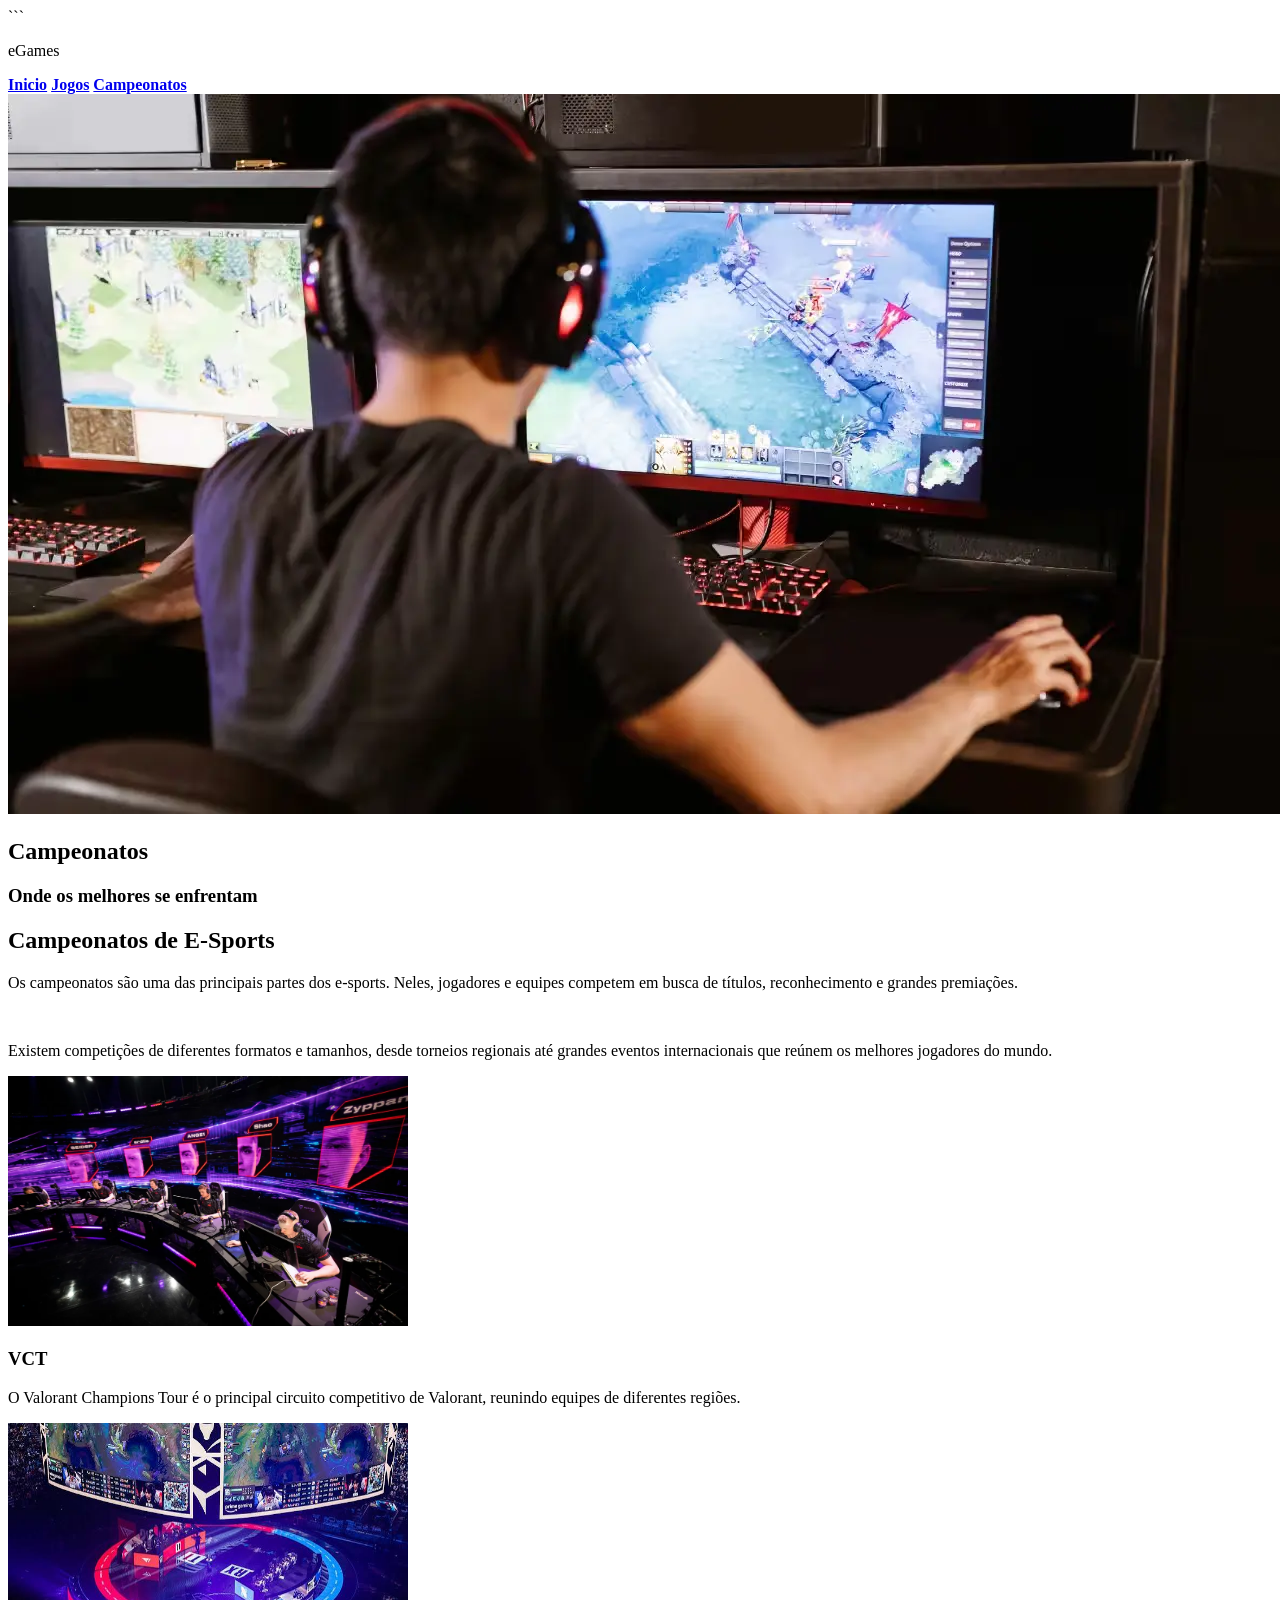
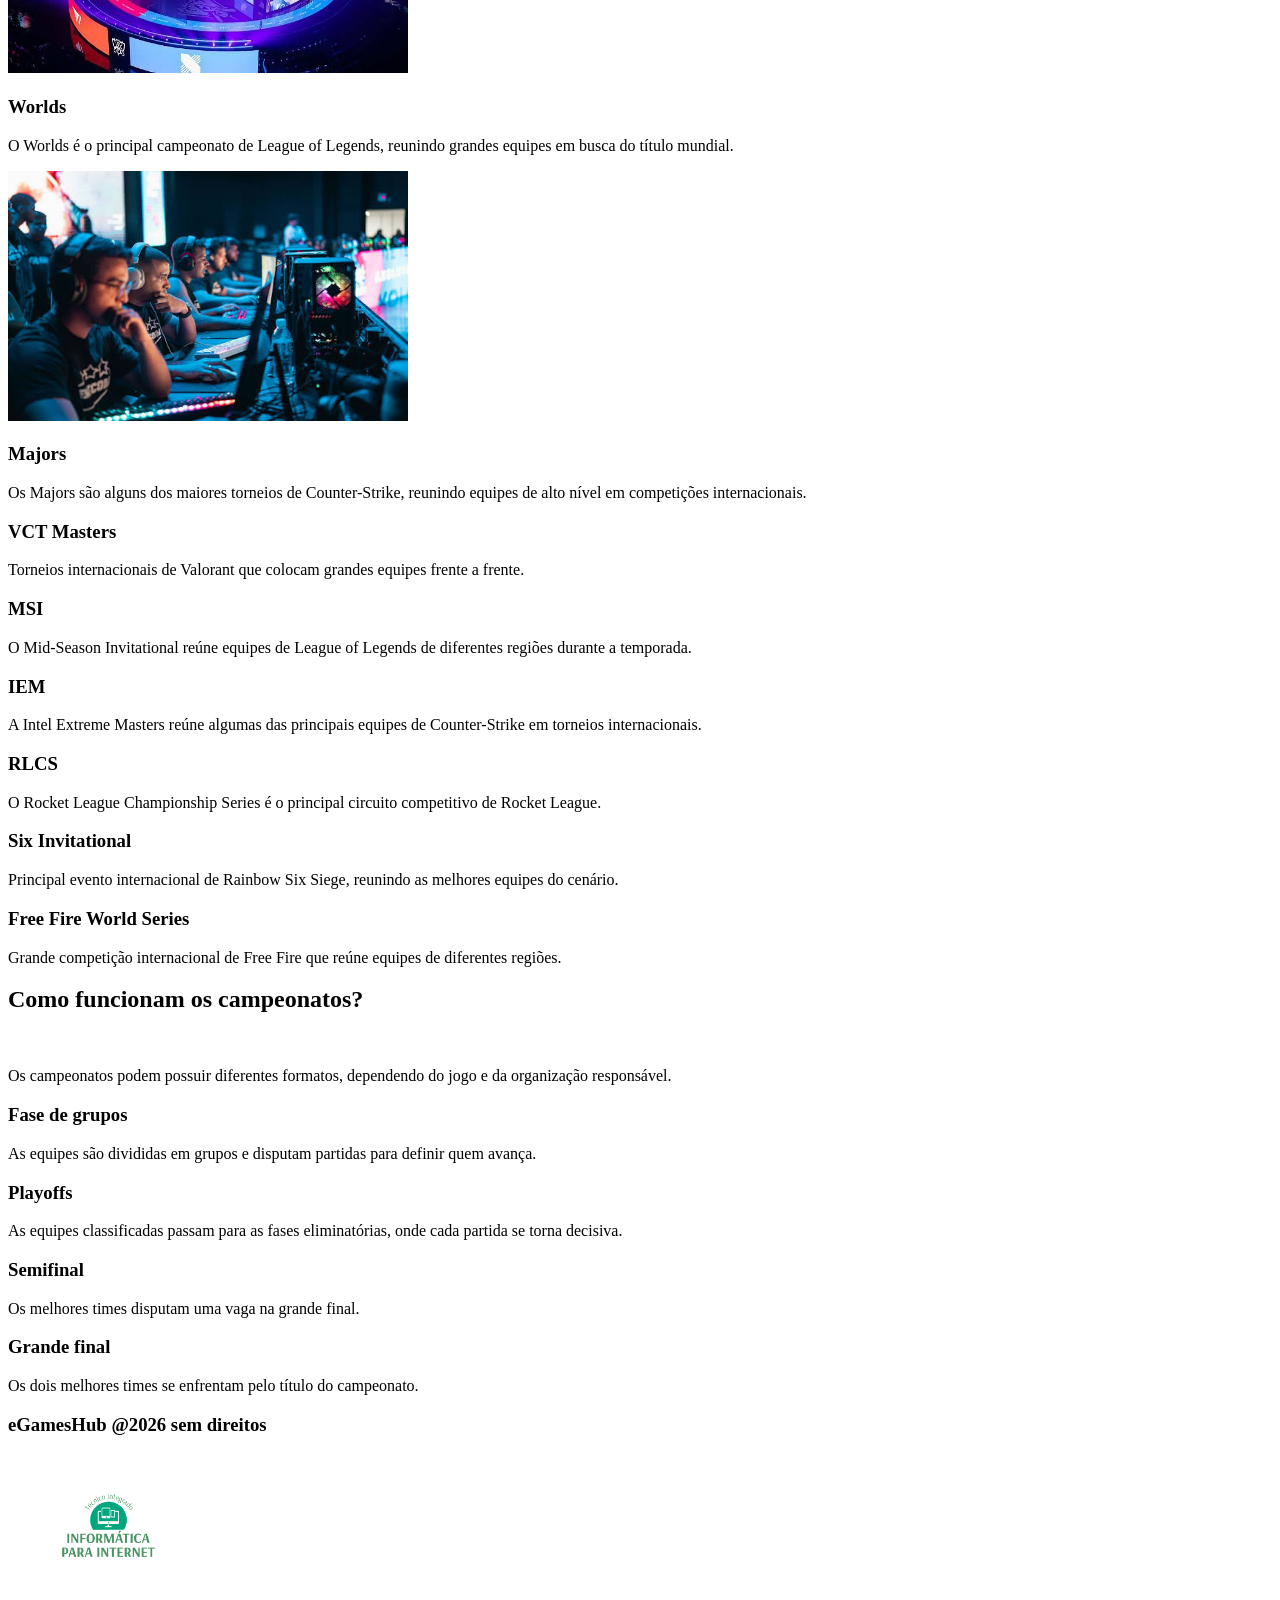
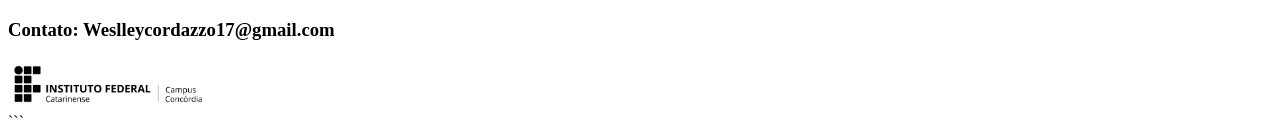
==== paginas/campeonatos.html @ a418c2dd "html pagina campeonatos e imagens dos campeonatos" ====
<!DOCTYPE html>

<html>

<head>
    <title>eGamesHub - Campeonatos</title>
</head>

<body>

```
<header>
    <div id="conteiner_header">

        <div id="nome_header">
            <p>eGames</p>
        </div>

        <div id="paginas">
            <a href="../index.html" class="botao_troca_pagina"><b>Inicio</b></a>
            <a href="jogos.html" class="botao_troca_pagina"><b>Jogos</b></a>
            <a href="campeonatos.html" class="botao_troca_pagina"><b>Campeonatos</b></a>
        </div>

    </div>
</header>


<section id="hero">

    <img src="../imagens/hero2.jpg">

    <h1>Campeonatos</h1>

    <h3>Onde os melhores se enfrentam</h3>

</section>


<section id="introdução">

    <div>
        <h2>Campeonatos de E-Sports</h2>
    </div>

    <div>

        <p>
            Os campeonatos são uma das principais partes dos e-sports.
            Neles, jogadores e equipes competem em busca de títulos,
            reconhecimento e grandes premiações.
        </p>

        <br>

        <p>
            Existem competições de diferentes formatos e tamanhos,
            desde torneios regionais até grandes eventos internacionais
            que reúnem os melhores jogadores do mundo.
        </p>

    </div>

</section>


<section id="campeonatos">

    <div id="conteiner-campeonatos">

        <div id="conteiner_destaque">

            <div class="campeonato_destaque">

                <img src="../imagens/campeonato_valorant.jpg" alt="" width="400" height="250">

                <h3 class="titulo_campeonato_destaque">VCT</h3>

                <p class="sobre_campeonato_destaque">
                    O Valorant Champions Tour é o principal circuito competitivo
                    de Valorant, reunindo equipes de diferentes regiões.
                </p>

            </div>


            <div class="campeonato_destaque">

                <img src="../imagens/campeonato_lol.jpg" alt="" width="400" height="250">

                <h3 class="titulo_campeonato_destaque">Worlds</h3>

                <p class="sobre_campeonato_destaque">
                    O Worlds é o principal campeonato de League of Legends,
                    reunindo grandes equipes em busca do título mundial.
                </p>

            </div>


            <div class="campeonato_destaque">

                <img src="../imagens/campeonato_cs2.jpg" alt="" width="400" height="250">

                <h3 class="titulo_campeonato_destaque">Majors</h3>

                <p class="sobre_campeonato_destaque">
                    Os Majors são alguns dos maiores torneios de Counter-Strike,
                    reunindo equipes de alto nível em competições internacionais.
                </p>

            </div>

        </div>


        <div id="conteiner_outros">

            <div class="campeonatos_random">

                <h3 class="titulo_campeonato_random">VCT Masters</h3>

                <p class="sobre_campeonato_random">
                    Torneios internacionais de Valorant que colocam grandes
                    equipes frente a frente.
                </p>

            </div>


            <div class="campeonatos_random">

                <h3 class="titulo_campeonato_random">MSI</h3>

                <p class="sobre_campeonato_random">
                    O Mid-Season Invitational reúne equipes de League of Legends
                    de diferentes regiões durante a temporada.
                </p>

            </div>


            <div class="campeonatos_random">

                <h3 class="titulo_campeonato_random">IEM</h3>

                <p class="sobre_campeonato_random">
                    A Intel Extreme Masters reúne algumas das principais equipes
                    de Counter-Strike em torneios internacionais.
                </p>

            </div>


            <div class="campeonatos_random">

                <h3 class="titulo_campeonato_random">RLCS</h3>

                <p class="sobre_campeonato_random">
                    O Rocket League Championship Series é o principal circuito
                    competitivo de Rocket League.
                </p>

            </div>


            <div class="campeonatos_random">

                <h3 class="titulo_campeonato_random">Six Invitational</h3>

                <p class="sobre_campeonato_random">
                    Principal evento internacional de Rainbow Six Siege,
                    reunindo as melhores equipes do cenário.
                </p>

            </div>


            <div class="campeonatos_random">

                <h3 class="titulo_campeonato_random">Free Fire World Series</h3>

                <p class="sobre_campeonato_random">
                    Grande competição internacional de Free Fire que reúne
                    equipes de diferentes regiões.
                </p>

            </div>

        </div>

    </div>

</section>


<section id="competitivo">

    <div>

        <h2>Como funcionam os campeonatos?</h2>

        <br>

        <p>
            Os campeonatos podem possuir diferentes formatos,
            dependendo do jogo e da organização responsável.
        </p>


        <div>

            <h3>Fase de grupos</h3>

            <p>
                As equipes são divididas em grupos e disputam partidas
                para definir quem avança.
            </p>

        </div>


        <div>

            <h3>Playoffs</h3>

            <p>
                As equipes classificadas passam para as fases eliminatórias,
                onde cada partida se torna decisiva.
            </p>

        </div>


        <div>

            <h3>Semifinal</h3>

            <p>
                Os melhores times disputam uma vaga na grande final.
            </p>

        </div>


        <div>

            <h3>Grande final</h3>

            <p>
                Os dois melhores times se enfrentam pelo título
                do campeonato.
            </p>

        </div>

    </div>

</section>


<footer>

    <div id="conteiner_footer">

        <div id="footer_esquerdo">

            <h3>eGamesHub @2026 sem direitos</h3>

            <img src="../imagens/TI-Informatica-para-internet-1.png" alt="" width="200">

        </div>


        <div id="footer_direito">

            <h3>Contato: Weslleycordazzo17@gmail.com</h3>

            <img src="../imagens/IFC Concórdia estendido PRETO fundo transparente.png" alt="" width="200">

        </div>

    </div>

</footer>
```

</body>

</html>
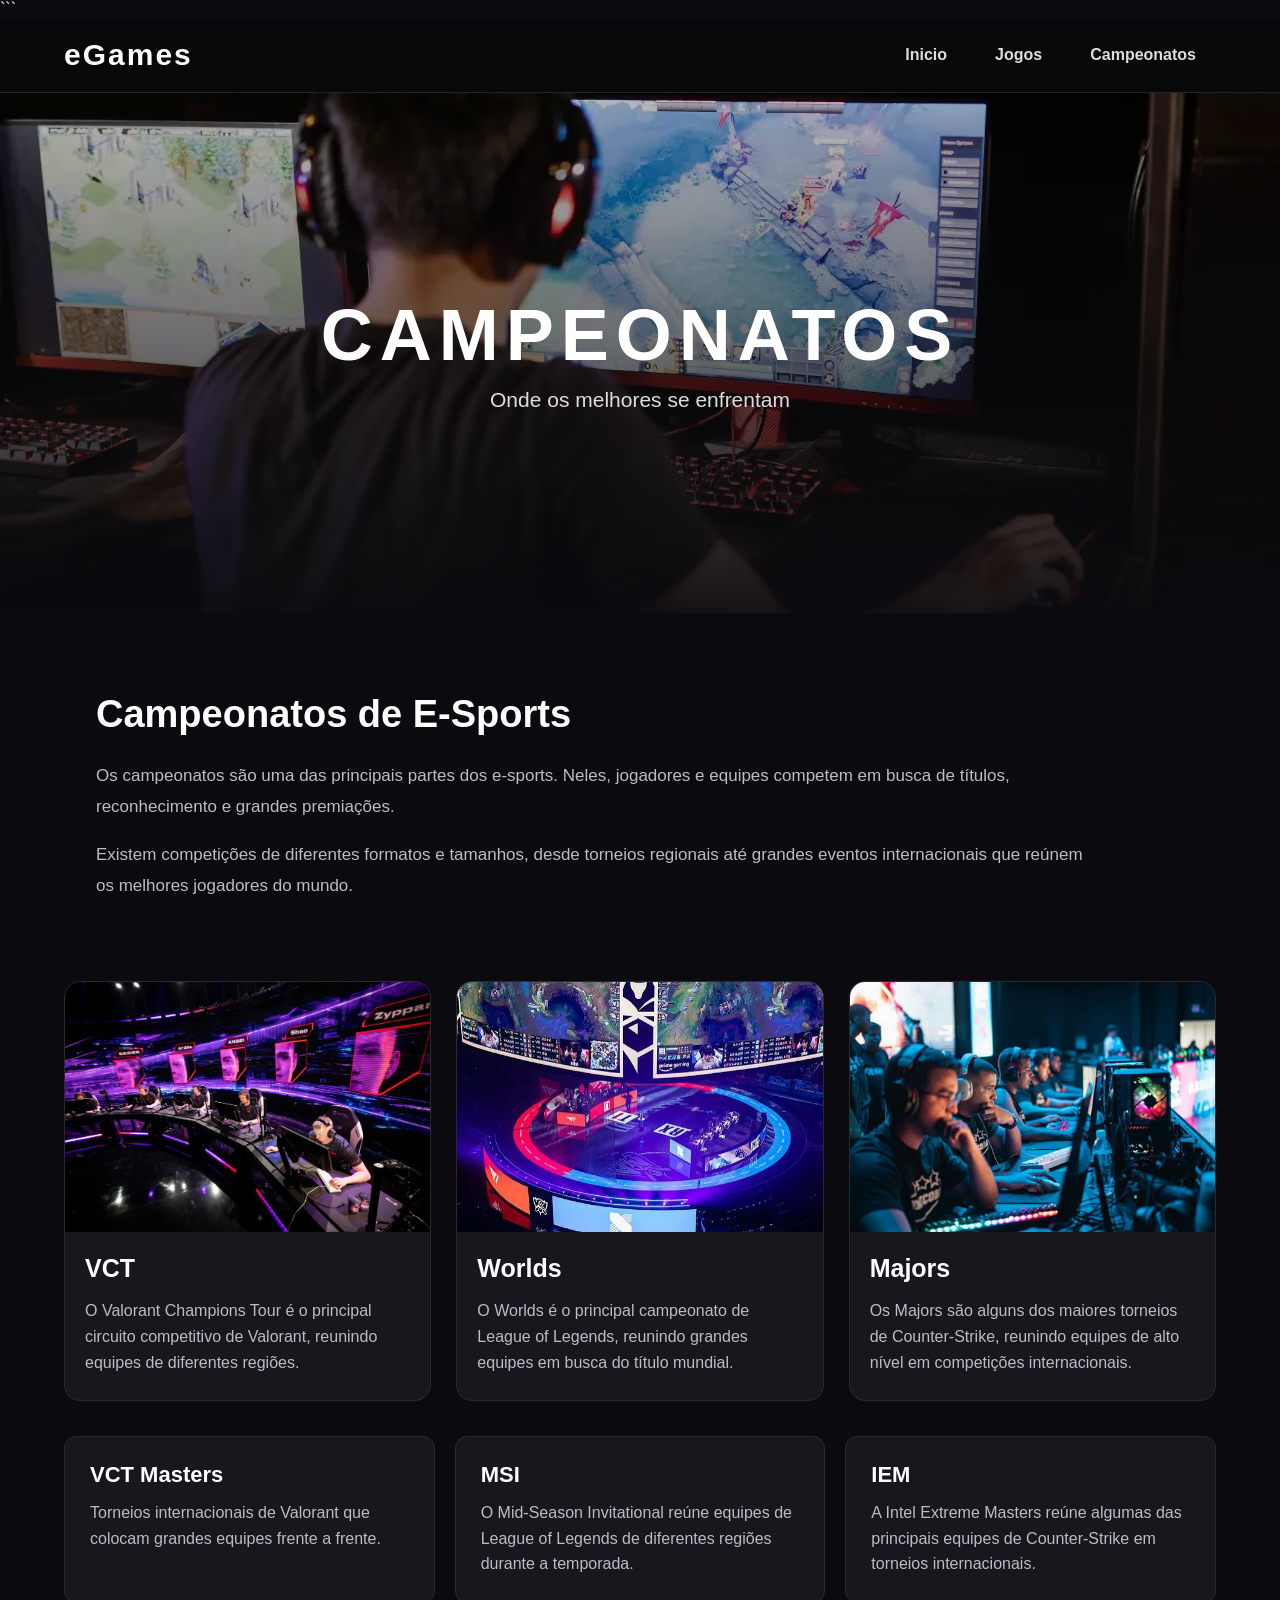
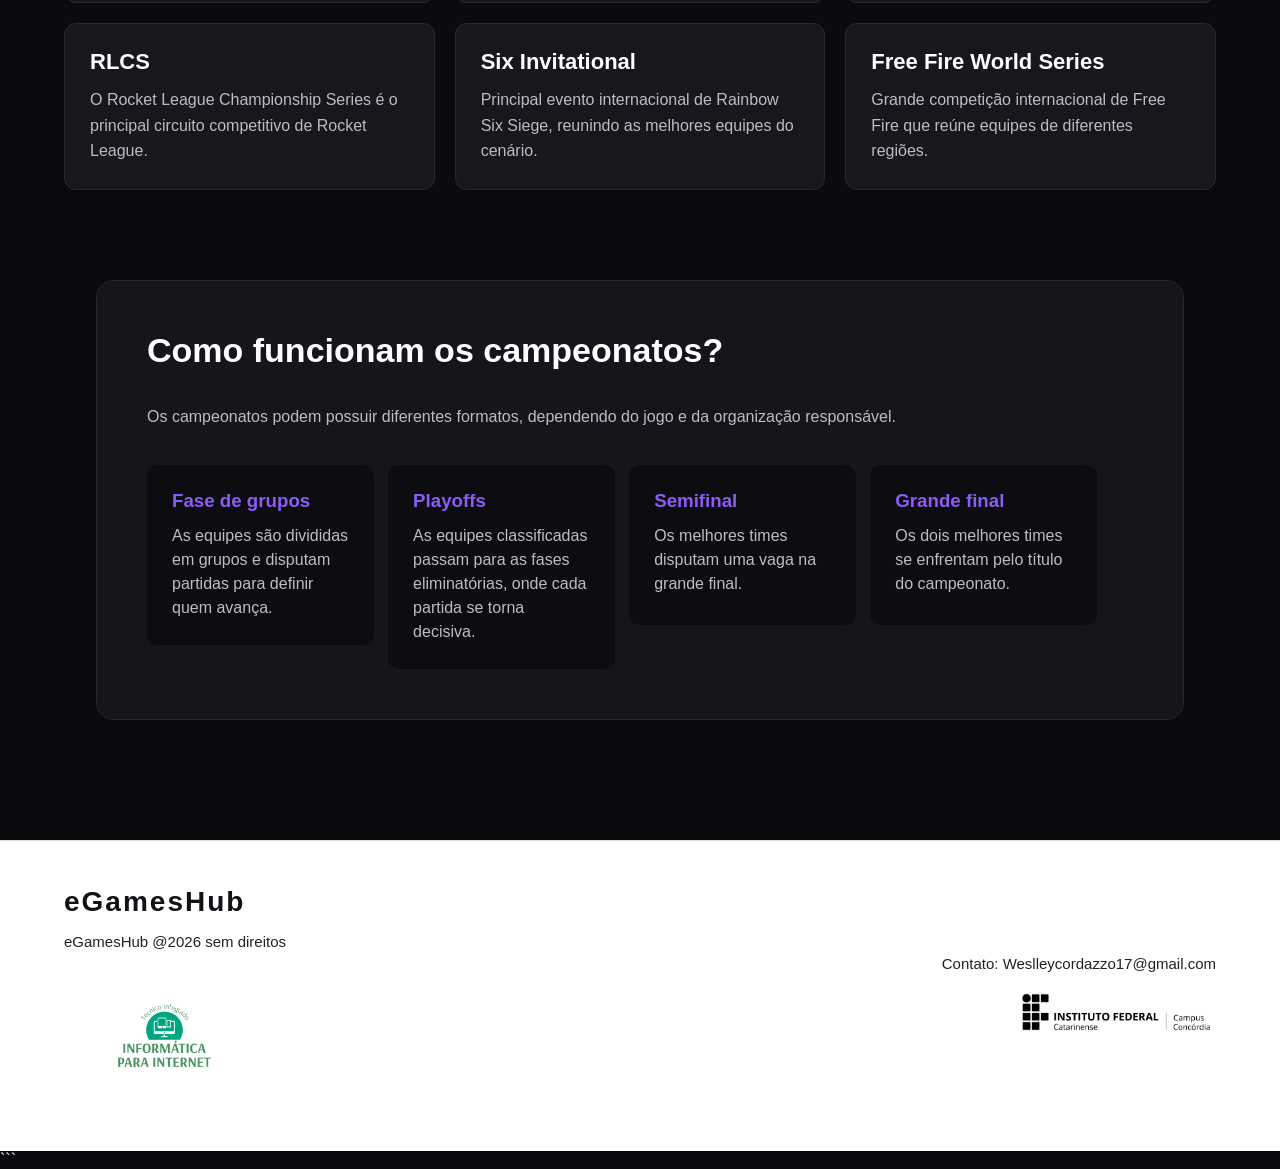
==== commit 4f8f4d60: "css das paginas e linkagem" ====
--- a/paginas/campeonatos.html
+++ b/paginas/campeonatos.html
@@ -4,6 +4,7 @@
 
 <head>
     <title>eGamesHub - Campeonatos</title>
+    <link rel="stylesheet" href="../style.css">
 </head>
 
 <body>
--- a/style.css
+++ b/style.css
@@ -0,0 +1,611 @@
+* {
+    margin: 0;
+    padding: 0;
+    box-sizing: border-box;
+    }
+  
+  body {
+  background-color: #0b0b0f;
+  color: white;
+  font-family: Arial, Helvetica, sans-serif;
+  }
+  
+  header {
+  width: 100%;
+  height: 75px;
+  background-color: #08080b;
+  border-bottom: 1px solid #24242b;
+  position: sticky;
+  top: 0;
+  z-index: 100;
+  }
+  
+  #conteiner_header {
+  width: 90%;
+  max-width: 1400px;
+  height: 100%;
+  margin: auto;
+  display: flex;
+  align-items: center;
+  justify-content: space-between;
+  }
+  
+  #nome_header p {
+  font-size: 30px;
+  font-weight: bold;
+  letter-spacing: 2px;
+  }
+  
+  #paginas {
+  display: flex;
+  gap: 8px;
+  }
+  
+  .botao_troca_pagina {
+  color: #ddd;
+  text-decoration: none;
+  padding: 12px 20px;
+  border-radius: 6px;
+  transition: 0.3s;
+  }
+  
+  .botao_troca_pagina:hover {
+  background-color: white;
+  color: #08080b;
+  }
+  
+  /* HERO */
+  
+  #hero {
+  height: 520px;
+  position: relative;
+  overflow: hidden;
+  display: flex;
+  flex-direction: column;
+  justify-content: center;
+  align-items: center;
+  text-align: center;
+  }
+  
+  #hero img {
+  position: absolute;
+  width: 100%;
+  height: 100%;
+  object-fit: cover;
+  z-index: -2;
+  }
+  
+  #hero::after {
+  content: "";
+  position: absolute;
+  inset: 0;
+  background: linear-gradient(
+  to bottom,
+  rgba(0, 0, 0, 0.25),
+  rgba(11, 11, 15, 0.95)
+  );
+  z-index: -1;
+  }
+  
+  #hero h1 {
+  font-size: 72px;
+  letter-spacing: 7px;
+  text-transform: uppercase;
+  }
+  
+  #hero h3 {
+  margin-top: 12px;
+  font-size: 21px;
+  font-weight: normal;
+  color: #ddd;
+  }
+  
+  /* INTRODUÇÃO */
+  
+  #introducao,
+  #introdução {
+  width: 85%;
+  max-width: 1150px;
+  margin: 80px auto;
+  }
+  
+  #introducao h2,
+  #introdução h2 {
+  font-size: 38px;
+  margin-bottom: 25px;
+  }
+  
+  #introducao p,
+  #introdução p {
+  color: #bcbcc5;
+  font-size: 17px;
+  line-height: 1.8;
+  max-width: 1000px;
+  }
+  
+  /* O QUE SÃO E-SPORTS */
+  
+  #oq_e {
+  width: 85%;
+  max-width: 1150px;
+  margin: 80px auto;
+  padding: 55px;
+  background: linear-gradient(135deg, #15151b, #101014);
+  border: 1px solid #292930;
+  border-radius: 18px;
+  position: relative;
+  overflow: hidden;
+  }
+  
+  #oq_e::before {
+  content: "";
+  position: absolute;
+  width: 180px;
+  height: 180px;
+  background: #8b5cf6;
+  opacity: 0.12;
+  border-radius: 50%;
+  right: -50px;
+  top: -50px;
+  }
+  
+  #oq_e h2 {
+  font-size: 36px;
+  margin-bottom: 25px;
+  }
+  
+  #oq_e p {
+  max-width: 950px;
+  color: #c3c3cb;
+  line-height: 1.8;
+  font-size: 17px;
+  }
+  
+  /* JOGOS EM DESTAQUE */
+  
+  #jogos_destaque {
+  width: 90%;
+  max-width: 1300px;
+  margin: 90px auto;
+  }
+  
+  #jogos_destaque h2 {
+  font-size: 38px;
+  margin-bottom: 35px;
+  }
+  
+  #jogos_destaque #conteiner_destaque {
+  display: grid;
+  grid-template-columns: repeat(3, 1fr);
+  gap: 25px;
+  }
+  
+  /* CARD PADRÃO */
+  
+  .jogo_destaque {
+  min-height: 450px;
+  border-radius: 18px;
+  overflow: hidden;
+  position: relative;
+  border: 1px solid #303038;
+  background-color: #17171d;
+  transition: 0.35s;
+  }
+  
+  .jogo_destaque:hover {
+  transform: translateY(-10px);
+  }
+  
+  /* IMAGEM */
+  
+  .jogo_destaque img {
+  width: 100%;
+  height: 260px;
+  object-fit: cover;
+  display: block;
+  }
+  
+  /* TEXTO */
+  
+  .titulo_jogo_destaque {
+  font-size: 26px;
+  padding: 20px 22px 5px;
+  }
+  
+  .sobre_jogo_destaque {
+  color: #c2c2ca;
+  line-height: 1.6;
+  padding: 10px 22px 25px;
+  }
+  
+  /* FORTNITE */
+  
+  #fortnite {
+  border-color: #315cff;
+  background: linear-gradient(
+  180deg,
+  #17171d 0%,
+  #11162b 100%
+  );
+  }
+  
+  #fortnite:hover {
+  box-shadow: 0 15px 45px rgba(49, 92, 255, 0.25);
+  }
+  
+  #fortnite .titulo_jogo_destaque {
+  color: #5c82ff;
+  }
+  
+  /* COUNTER-STRIKE */
+  
+  #Counter-Strike\ 2 {
+  border-color: #e3a329;
+  background: linear-gradient(
+  180deg,
+  #17171d 0%,
+  #2a2112 100%
+  );
+  }
+  
+  #Counter-Strike\ 2:hover {
+  box-shadow: 0 15px 45px rgba(227, 163, 41, 0.22);
+  }
+  
+  #Counter-Strike\ 2 .titulo_jogo_destaque {
+  color: #e3a329;
+  }
+  
+  /* ROCKET LEAGUE */
+  
+  #Rocket\ league {
+  border-color: #25a7ff;
+  background: linear-gradient(
+  180deg,
+  #17171d 0%,
+  #101f2d 100%
+  );
+  }
+  
+  #Rocket\ league:hover {
+  box-shadow: 0 15px 45px rgba(37, 167, 255, 0.25);
+  }
+  
+  #Rocket\ league .titulo_jogo_destaque {
+  color: #25a7ff;
+  }
+  
+  /* EFEITO NAS IMAGENS */
+  
+  .jogo_destaque img {
+  transition: 0.4s;
+  }
+  
+  .jogo_destaque:hover img {
+  transform: scale(1.05);
+  }
+  
+  /* POR DENTRO */
+  
+  #por_dentro {
+  width: 85%;
+  max-width: 1150px;
+  margin: 90px auto;
+  }
+  
+  #bloco_por_dentro {
+  padding: 45px;
+  border-radius: 15px;
+  background: linear-gradient(135deg, #17171d, #111116);
+  border-left: 5px solid #8b5cf6;
+  }
+  
+  #bloco_por_dentro h2 {
+  font-size: 32px;
+  margin-bottom: 15px;
+  }
+  
+  #bloco_por_dentro p {
+  color: #bcbcc5;
+  line-height: 1.7;
+  font-size: 17px;
+  }
+  
+  /* OUTROS JOGOS */
+  
+  #conteiner_outros {
+  display: grid;
+  grid-template-columns: repeat(3, 1fr);
+  gap: 25px;
+  margin-top: 35px;
+  }
+  
+  .jogos_random {
+  background-color: #16161b;
+  border: 1px solid #292930;
+  border-radius: 15px;
+  overflow: hidden;
+  transition: 0.3s;
+  }
+  
+  .jogos_random:hover {
+  transform: translateY(-7px);
+  border-color: #8b5cf6;
+  }
+  
+  .jogos_random img {
+  width: 100%;
+  height: 220px;
+  object-fit: cover;
+  }
+  
+  .titulo_jogo_random {
+  font-size: 22px;
+  padding: 18px 20px 5px;
+  }
+  
+  .sobre_jogo_random {
+  color: #bcbcc5;
+  line-height: 1.6;
+  padding: 10px 20px 25px;
+  }
+  
+  /* COMPETITIVO */
+  
+  #competitivo {
+  width: 85%;
+  max-width: 1200px;
+  margin: 90px auto;
+  padding: 50px;
+  background-color: #15151b;
+  border: 1px solid #292930;
+  border-radius: 18px;
+  }
+  
+  #competitivo h2 {
+  font-size: 34px;
+  margin-bottom: 15px;
+  }
+  
+  #competitivo > div > p {
+  color: #bcbcc5;
+  line-height: 1.7;
+  margin-bottom: 35px;
+  }
+  
+  #competitivo > div > div {
+  display: inline-block;
+  vertical-align: top;
+  width: 23%;
+  margin-right: 1%;
+  padding: 25px;
+  background-color: #0d0d11;
+  border-radius: 10px;
+  min-height: 160px;
+  }
+  
+  #competitivo h3 {
+  color: #8b5cf6;
+  margin-bottom: 12px;
+  }
+  
+  #competitivo p {
+  color: #bcbcc5;
+  line-height: 1.5;
+  }
+  
+  /* CAMPEONATOS */
+  
+  #campeonatos {
+  width: 90%;
+  max-width: 1300px;
+  margin: 80px auto;
+  }
+  
+  #campeonatos #conteiner_destaque {
+  display: grid;
+  grid-template-columns: repeat(3, 1fr);
+  gap: 25px;
+  }
+  
+  .campeonato_destaque {
+  background-color: #17171d;
+  border: 1px solid #292930;
+  border-radius: 16px;
+  overflow: hidden;
+  transition: 0.3s;
+  }
+  
+  .campeonato_destaque:hover {
+  transform: translateY(-8px);
+  border-color: #8b5cf6;
+  }
+  
+  .campeonato_destaque img {
+  width: 100%;
+  height: 250px;
+  object-fit: cover;
+  }
+  
+  .titulo_campeonato_destaque {
+  font-size: 25px;
+  padding: 18px 20px 5px;
+  }
+  
+  .sobre_campeonato_destaque {
+  color: #bcbcc5;
+  line-height: 1.6;
+  padding: 10px 20px 25px;
+  }
+  
+  #campeonatos #conteiner_outros {
+  display: grid;
+  grid-template-columns: repeat(3, 1fr);
+  gap: 20px;
+  }
+  
+  .campeonatos_random {
+  background-color: #17171d;
+  border: 1px solid #292930;
+  border-radius: 12px;
+  padding: 25px;
+  transition: 0.3s;
+  }
+  
+  .campeonatos_random:hover {
+  transform: translateY(-5px);
+  border-color: #8b5cf6;
+  }
+  
+  .titulo_campeonato_random {
+  font-size: 22px;
+  margin-bottom: 12px;
+  }
+  
+  .sobre_campeonato_random {
+  color: #bcbcc5;
+  line-height: 1.6;
+  }
+  
+  /* FOOTER PROFISSIONAL */
+  
+  footer {
+  margin-top: 120px;
+  background-color: white;
+  color: #111116;
+  border-top: 1px solid #ddd;
+  }
+  
+  #conteiner_footer {
+  width: 90%;
+  max-width: 1300px;
+  margin: auto;
+  min-height: 240px;
+  padding: 45px 0;
+  display: flex;
+  justify-content: space-between;
+  align-items: center;
+  }
+  
+  #footer_esquerdo,
+  #footer_direito {
+  display: flex;
+  flex-direction: column;
+  gap: 15px;
+  }
+  
+  #footer_esquerdo h3,
+  #footer_direito h3 {
+  color: #222;
+  font-size: 15px;
+  font-weight: normal;
+  }
+  
+  #footer_esquerdo::before {
+  content: "eGamesHub";
+  font-size: 28px;
+  font-weight: bold;
+  letter-spacing: 2px;
+  }
+  
+  #footer_direito {
+  text-align: right;
+  align-items: flex-end;
+  }
+  
+  #footer_esquerdo img,
+  #footer_direito img {
+  max-width: 200px;
+  height: auto;
+  }
+  
+  /* RESPONSIVO */
+  
+  @media (max-width: 900px) {
+  
+
+  #jogos_destaque #conteiner_destaque,
+  #conteiner_outros,
+  #campeonatos #conteiner_destaque,
+  #campeonatos #conteiner_outros {
+      grid-template-columns: repeat(2, 1fr);
+  }
+  
+  #competitivo > div > div {
+      width: 48%;
+      margin-bottom: 15px;
+  }
+  
+  #hero h1 {
+      font-size: 55px;
+  }
+  
+  }
+  
+  @media (max-width: 600px) {
+  
+
+  #conteiner_header {
+      flex-direction: column;
+      padding: 15px 0;
+      gap: 15px;
+  }
+  
+  header {
+      height: auto;
+  }
+  
+  #paginas {
+      flex-wrap: wrap;
+      justify-content: center;
+  }
+  
+  #hero {
+      height: 400px;
+  }
+  
+  #hero h1 {
+      font-size: 40px;
+  }
+  
+  #introducao,
+  #introdução,
+  #oq_e,
+  #jogos_destaque,
+  #jogos,
+  #campeonatos,
+  #por_dentro,
+  #competitivo {
+      width: 92%;
+  }
+  
+  #jogos_destaque #conteiner_destaque,
+  #conteiner_outros,
+  #campeonatos #conteiner_destaque,
+  #campeonatos #conteiner_outros {
+      grid-template-columns: 1fr;
+  }
+  
+  #oq_e,
+  #competitivo {
+      padding: 30px;
+  }
+  
+  #competitivo > div > div {
+      width: 100%;
+      margin-right: 0;
+  }
+  
+  #conteiner_footer {
+      flex-direction: column;
+      align-items: flex-start;
+      gap: 35px;
+  }
+  
+  #footer_direito {
+      text-align: left;
+      align-items: flex-start;
+  }
+
+}
+  
